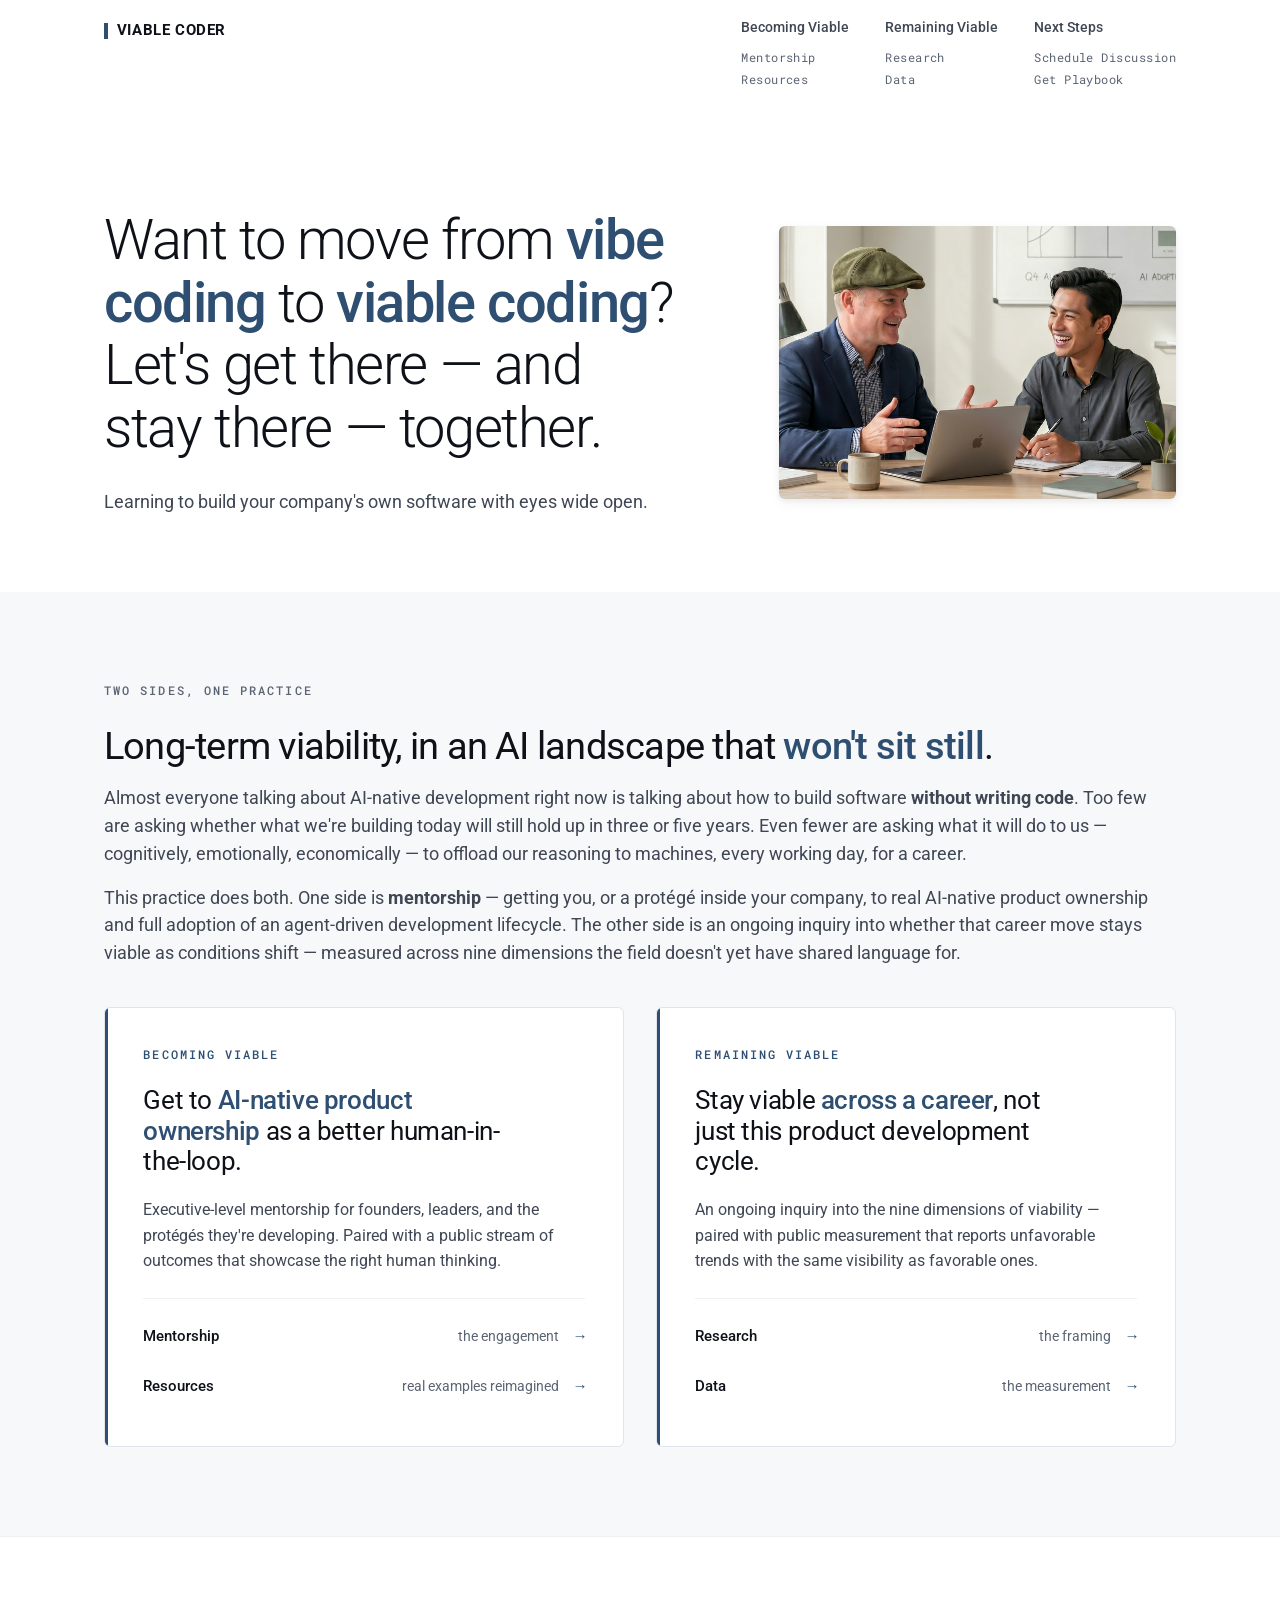
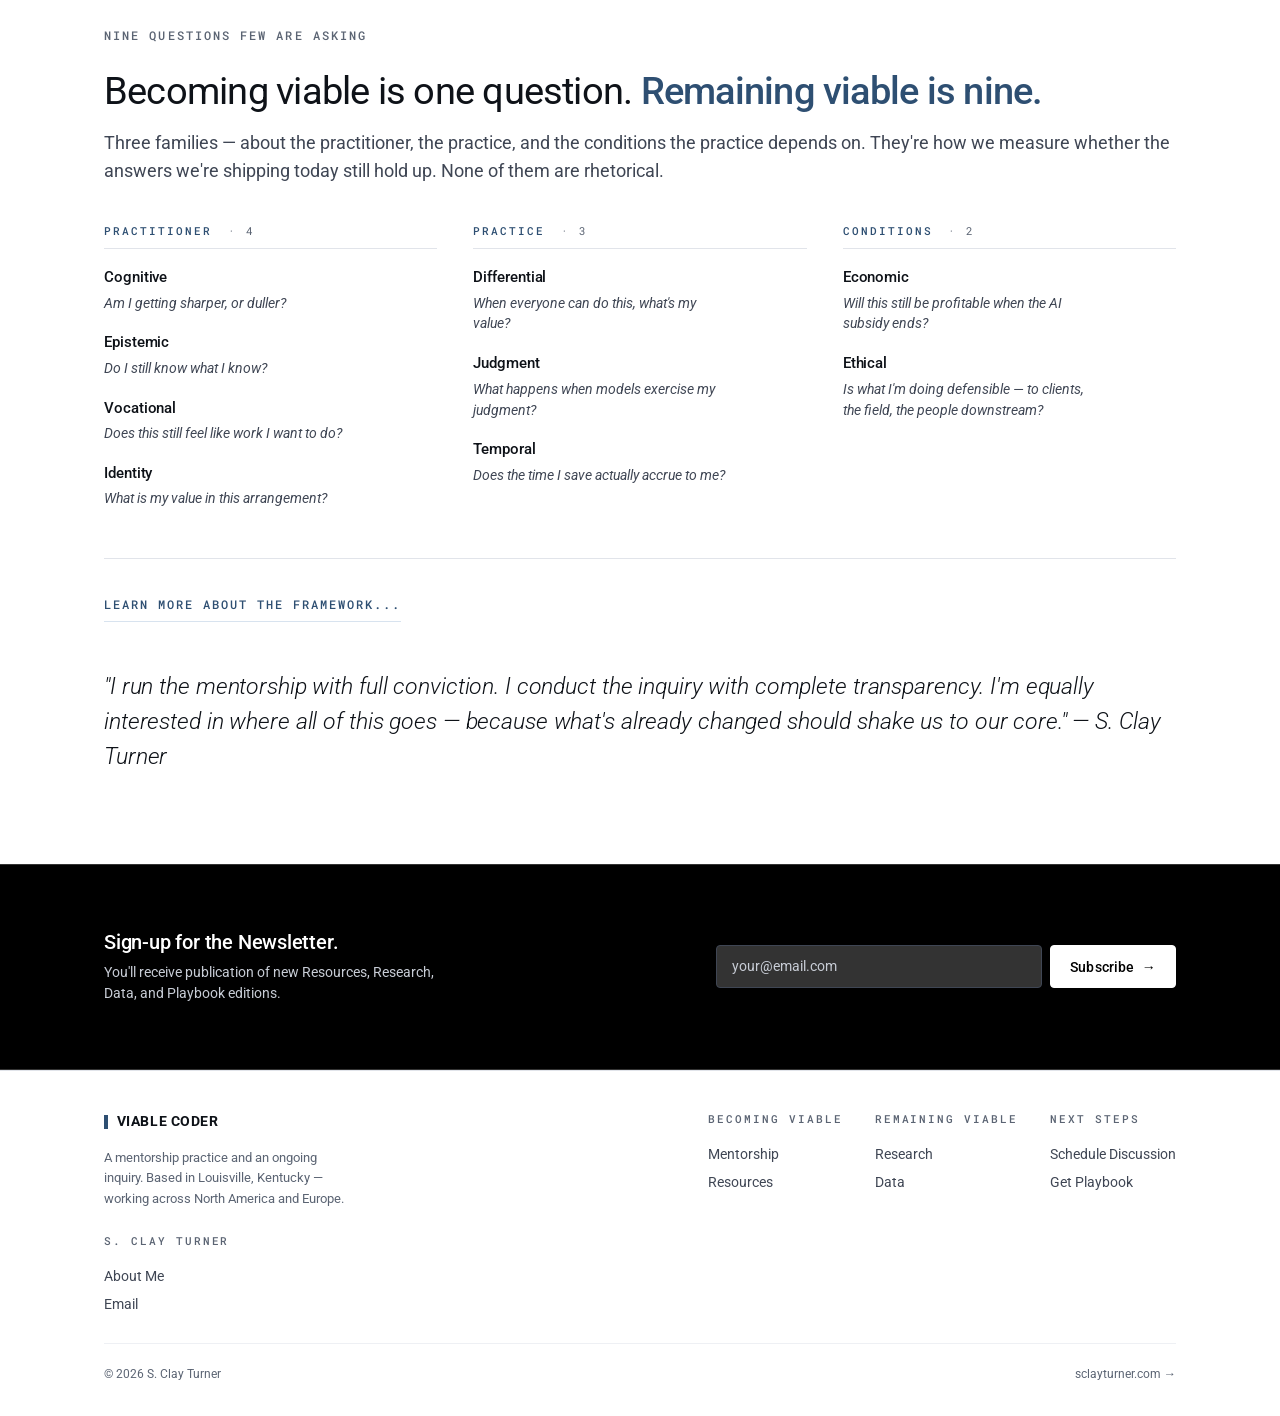
==== website/public/index.html @ d7c7f1f5 "Initial Commit" ====
<!DOCTYPE html>
<html lang="en">
<head>
<meta charset="UTF-8">
<meta name="viewport" content="width=device-width, initial-scale=1.0">
<title>Viable Coder — From vibe coding to viable coding.</title>
<meta name="description" content="Want to move from vibe coding to viable coding? A mentorship practice and an ongoing inquiry from S. Clay Turner. Let's define what viable means — together.">

<meta property="og:title" content="Viable Coder — From vibe coding to viable coding.">
<meta property="og:description" content="A mentorship practice and an ongoing inquiry from S. Clay Turner. Let's define what viable means — together.">
<meta property="og:type" content="website">
<meta property="og:image" content="assets/clay-mentorship.jpg">
<meta name="twitter:card" content="summary_large_image">
<meta name="twitter:image" content="assets/clay-mentorship.jpg">

<link rel="preconnect" href="https://fonts.googleapis.com">
<link rel="preconnect" href="https://fonts.gstatic.com" crossorigin>
<link href="https://fonts.googleapis.com/css2?family=Roboto:wght@300;400;500;700&family=Roboto+Mono:wght@400;500&display=swap" rel="stylesheet">
<link rel="stylesheet" href="main.css?v=20260601">
</head>
<body>

<!-- NAV -->
<nav class="top">
  <div class="wrap">
    <div class="nav-row">
      <a href="index.html" class="wordmark"><span class="bar"></span> VIABLE CODER</a>
      <button class="nav-toggle" type="button" aria-controls="nav-links" aria-expanded="false" aria-label="Open menu">
        <span class="nav-toggle-icon" aria-hidden="true"><span></span><span></span><span></span></span>
      </button>
      <div class="nav-links" id="nav-links">
        <div class="nav-col">
          <a href="becoming-viable.html" class="nav-top-link">Becoming Viable</a>
          <div class="nav-sub">
            <a href="mentorship.html">Mentorship</a>
            <a href="resources.html">Resources</a>
          </div>
        </div>
        <div class="nav-col">
          <a href="remaining-viable.html" class="nav-top-link">Remaining Viable</a>
          <div class="nav-sub">
            <a href="research.html">Research</a>
            <a href="data.html">Data</a>
          </div>
        </div>
        <div class="nav-col">
          <a href="next-steps.html" class="nav-top-link">Next Steps</a>
          <div class="nav-sub">
            <a href="https://calendly.com/sclayturner/advisory-session" target="_blank" rel="noopener">Schedule Discussion</a>
            <a href="playbook.html">Get Playbook</a>
          </div>
        </div>
      </div>
    </div>
  </div>
</nav>

<!-- HERO -->
<header class="q-hero">
  <div class="wrap">
    <div class="hero-grid">
      <div class="hero-text">
        <h1 class="question reveal delay-1">Want to move from <strong>vibe coding</strong> to <span class="accent">viable coding</span>? Let's get there — and stay there — together.</h1>
        <p class="sub reveal delay-2">Learning to build your company's own software with eyes wide open.</p>
      </div>
      <figure class="hero-media reveal delay-3">
        <img src="assets/clay-mentorship.jpg" alt="Clay mentoring a developer through an AI-native product roadmap" loading="eager">
      </figure>
    </div>
  </div>
</header>

<!-- § 01 — TWO SIDES, ONE PRACTICE -->
<section class="two-sides alt-bg">
  <div class="wrap">
    <div class="eyebrow reveal"><span class="num">01</span><span class="bar"></span> Two Sides, One Practice</div>
    <h2 class="section-title reveal">Long-term viability, in an AI landscape that <strong>won't sit still</strong>.</h2>
    <p class="lead reveal">Almost everyone talking about AI-native development right now is talking about how to build software <strong>without writing code</strong>. Too few are asking whether what we're building today will still hold up in three or five years. Even fewer are asking what it will do to us — cognitively, emotionally, economically — to offload our reasoning to machines, every working day, for a career.</p>
    <p class="lead reveal delay-1" style="margin-top: 1rem;">This practice does both. One side is <strong>mentorship</strong> — getting you, or a protégé inside your company, to real AI-native product ownership and full adoption of an agent-driven development lifecycle. The other side is an ongoing inquiry into whether that career move stays viable as conditions shift — measured across nine dimensions the field doesn't yet have shared language for.</p>

    <div class="faces-grid">
      <article class="face-card reveal">
        <span class="face-label">Becoming Viable</span>
        <h2>Get to <strong>AI-native product ownership</strong> as a better human-in-the-loop.</h2>
        <p>Executive-level mentorship for founders, leaders, and the protégés they're developing. Paired with a public stream of outcomes that showcase the right human thinking.</p>
        <div class="face-links">
          <a href="mentorship.html">
            <span>Mentorship</span>
            <span class="desc">the engagement</span>
            <span class="arrow">→</span>
          </a>
          <a href="resources.html">
            <span>Resources</span>
            <span class="desc">real examples reimagined</span>
            <span class="arrow">→</span>
          </a>
        </div>
      </article>

      <article class="face-card reveal delay-1">
        <span class="face-label">Remaining Viable</span>
        <h2>Stay viable <strong>across a career</strong>, not just this product development cycle.</h2>
        <p>An ongoing inquiry into the nine dimensions of viability — paired with public measurement that reports unfavorable trends with the same visibility as favorable ones.</p>
        <div class="face-links">
          <a href="research.html">
            <span>Research</span>
            <span class="desc">the framing</span>
            <span class="arrow">→</span>
          </a>
          <a href="data.html">
            <span>Data</span>
            <span class="desc">the measurement</span>
            <span class="arrow">→</span>
          </a>
        </div>
      </article>
    </div>
  </div>
</section>

<!-- § 02 — NINE QUESTIONS FEW ARE ASKING -->
<section class="dimensions-families-section">
  <div class="wrap">
    <div class="eyebrow reveal"><span class="num">02</span><span class="bar"></span> Nine Questions Few Are Asking</div>
    <h2 class="section-title reveal">Becoming viable is one question. <strong>Remaining viable is nine.</strong></h2>
    <p class="lead reveal">Three families — about the practitioner, the practice, and the conditions the practice depends on. They're how we measure whether the answers we're shipping today still hold up. None of them are rhetorical.</p>

    <div class="dimensions-families">
      <div class="dim-family reveal">
        <h4>Practitioner <span class="count">· 4</span></h4>
        <ul class="dim-list">
          <li>
            <span class="dim-name"><a href="remaining-viable.html#cognitive">Cognitive</a></span>
            <span class="dim-q">Am I getting sharper, or duller?</span>
          </li>
          <li>
            <span class="dim-name"><a href="remaining-viable.html#epistemic">Epistemic</a></span>
            <span class="dim-q">Do I still know what I know?</span>
          </li>
          <li>
            <span class="dim-name"><a href="remaining-viable.html#vocational">Vocational</a></span>
            <span class="dim-q">Does this still feel like work I want to do?</span>
          </li>
          <li>
            <span class="dim-name"><a href="remaining-viable.html#identity">Identity</a></span>
            <span class="dim-q">What is my value in this arrangement?</span>
          </li>
        </ul>
      </div>

      <div class="dim-family reveal delay-1">
        <h4>Practice <span class="count">· 3</span></h4>
        <ul class="dim-list">
          <li>
            <span class="dim-name"><a href="remaining-viable.html#differential">Differential</a></span>
            <span class="dim-q">When everyone can do this, what's my value?</span>
          </li>
          <li>
            <span class="dim-name"><a href="remaining-viable.html#judgment">Judgment</a></span>
            <span class="dim-q">What happens when models exercise my judgment?</span>
          </li>
          <li>
            <span class="dim-name"><a href="remaining-viable.html#temporal">Temporal</a></span>
            <span class="dim-q">Does the time I save actually accrue to me?</span>
          </li>
        </ul>
      </div>

      <div class="dim-family reveal delay-2">
        <h4>Conditions <span class="count">· 2</span></h4>
        <ul class="dim-list">
          <li>
            <span class="dim-name"><a href="remaining-viable.html#economic">Economic</a></span>
            <span class="dim-q">Will this still be profitable when the AI subsidy ends?</span>
          </li>
          <li>
            <span class="dim-name"><a href="remaining-viable.html#ethical">Ethical</a></span>
            <span class="dim-q">Is what I'm doing defensible — to clients, the field, the people downstream?</span>
          </li>
        </ul>
      </div>
    </div>

    <p class="explore-link reveal">
      <a href="remaining-viable.html">Learn more about the framework...</a>
    </p>

    <p class="practitioner-quote reveal">"I run the mentorship with full conviction. I conduct the inquiry with complete transparency. I'm equally interested in where all of this goes — because what's already changed should shake us to our core." — S. Clay Turner</p>
  </div>
</section>

<!-- NEWSLETTER -->
<section class="subscribe-band">
  <div class="wrap">
    <div class="sub-lede">
      <h3 class="reveal">Sign-up for the Newsletter.</h3>
      <p class="sub-note reveal">You'll receive publication of new Resources, Research, Data, and Playbook editions.</p>
    </div>
    <form class="subscribe-form reveal" action="https://buttondown.email/api/emails/embed-subscribe/viablecoder" method="post" target="popupwindow" onsubmit="window.open('https://buttondown.email/viablecoder', 'popupwindow')">
      <input type="email" name="email" placeholder="your@email.com" required>
      <button type="submit">Subscribe <span class="arrow">&rarr;</span></button>
    </form>
  </div>
</section>

<footer>
  <div class="wrap">
    <div>
      <a href="index.html" class="wordmark"><span class="bar"></span> VIABLE CODER</a>
      <p style="margin-top: 0.75rem; font-size: 0.8rem; color: var(--ink-3); max-width: 36ch;">A mentorship practice and an ongoing inquiry. Based in Louisville, Kentucky — working across North America and Europe.</p>
    </div>
    <div class="ft-col">
      <h5>Becoming Viable</h5>
      <a href="mentorship.html">Mentorship</a>
      <a href="resources.html">Resources</a>
    </div>
    <div class="ft-col">
      <h5>Remaining Viable</h5>
      <a href="research.html">Research</a>
      <a href="data.html">Data</a>
    </div>
    <div class="ft-col">
      <h5>Next Steps</h5>
      <a href="https://calendly.com/sclayturner/advisory-session" target="_blank" rel="noopener">Schedule Discussion</a>
      <a href="playbook.html">Get Playbook</a>
    </div>
    <div class="ft-col">
      <h5>S. Clay Turner</h5>
      <a href="about.html">About Me</a>
      <a href="mailto:clay@sclayturner.com">Email</a>
    </div>
    <div class="ft-bottom">
      <div>© <span id="year"></span> S. Clay Turner</div>
      <div><a href="https://sclayturner.com" target="_blank" rel="noopener">sclayturner.com →</a></div>
    </div>
  </div>
</footer>

<script src="main.js?v=20260529"></script>
</body>
</html>
---- website/public/main.css ----
:root {
  --white: #ffffff;
  --gray-50: #f7f8fa;
  --gray-100: #eef0f4;
  --gray-200: #e1e4ea;
  --gray-300: #c8cdd6;
  --gray-400: #8a93a3;
  --gray-500: #5b6473;
  --gray-600: #3f4654;
  --gray-700: #2a303a;
  --gray-800: #181c24;
  --gray-900: #0e1218;

  --steel: #2e4f72;
  --steel-mid: #4a7299;
  --steel-light: #d8e3ef;
  --steel-pale: #ecf2f8;

  --ink: var(--gray-900);
  --ink-2: var(--gray-600);
  --ink-3: var(--gray-500);
  --rule: var(--gray-200);
  --rule-soft: var(--gray-100);

  --font-sans: "Roboto", -apple-system, BlinkMacSystemFont, "Segoe UI", sans-serif;
  --font-mono: "Roboto Mono", ui-monospace, "SF Mono", Menlo, monospace;

  --max-w: 1200px;
  --content-w: 920px;
  --pad-x: clamp(1.5rem, 5vw, 4rem);

  --shadow-sm: 0 1px 2px rgba(15, 22, 32, 0.04), 0 1px 3px rgba(15, 22, 32, 0.06);
  --shadow-md: 0 4px 12px rgba(15, 22, 32, 0.06), 0 2px 4px rgba(15, 22, 32, 0.04);
}

* { box-sizing: border-box; margin: 0; padding: 0; }

html { scroll-behavior: smooth; -webkit-font-smoothing: antialiased; -moz-osx-font-smoothing: grayscale; }

body {
  background: var(--white);
  color: var(--ink);
  font-family: var(--font-sans);
  font-size: 1rem;
  line-height: 1.6;
  font-weight: 400;
  overflow-x: hidden;
}

a { color: inherit; text-decoration: none; }

::selection { background: var(--steel); color: var(--white); }

/* Layout */
.wrap { max-width: var(--max-w); margin: 0 auto; padding: 0 var(--pad-x); position: relative; }
.narrow { max-width: var(--content-w); margin: 0 auto; padding: 0 var(--pad-x); position: relative; }

/* NAV — two-tier */
nav.top {
  position: sticky;
  top: 0;
  z-index: 50;
  background: rgba(255, 255, 255, 0.94);
  backdrop-filter: saturate(140%) blur(8px);
  -webkit-backdrop-filter: saturate(140%) blur(8px);
  border-bottom: 1px solid transparent;
  transition: border-color 0.2s ease, box-shadow 0.2s ease;
}
nav.top.scrolled {
  border-bottom-color: var(--rule);
  box-shadow: 0 1px 0 rgba(15, 22, 32, 0.02);
}
nav.top .wrap {
  padding-top: 1rem;
  padding-bottom: 0.85rem;
}
.nav-row {
  display: flex;
  align-items: flex-start;
  justify-content: space-between;
  gap: 1.5rem;
}
.nav-row .wordmark {
  font-family: var(--font-sans);
  font-weight: 700;
  font-size: 0.95rem;
  letter-spacing: 0.04em;
  color: var(--ink);
  display: inline-flex;
  align-items: center;
  gap: 0.55rem;
  padding-top: 0.15rem;
}
.nav-row .wordmark .bar {
  display: inline-block;
  width: 4px; height: 16px;
  background: var(--steel);
}
.nav-links {
  display: flex;
  align-items: flex-start;
  gap: 2.25rem;
}
.nav-col {
  display: flex;
  flex-direction: column;
  align-items: flex-start;
  gap: 0.3rem;
}
.nav-col .nav-top-link {
  font-family: var(--font-sans);
  font-size: 0.875rem;
  font-weight: 500;
  color: var(--ink-2);
  transition: color 0.15s;
  padding-bottom: 2px;
  border-bottom: 1px solid transparent;
  white-space: nowrap;
}
.nav-col .nav-top-link:hover { color: var(--steel); }
.nav-col .nav-top-link.is-active {
  color: var(--ink);
  border-bottom-color: var(--steel);
}
.nav-sub {
  display: flex;
  flex-direction: column;
  gap: 0.15rem;
  padding-top: 0.15rem;
}
.nav-sub a {
  font-family: var(--font-mono);
  font-size: 0.72rem;
  letter-spacing: 0.04em;
  color: var(--ink-3);
  white-space: nowrap;
  transition: color 0.15s;
  padding-bottom: 1px;
  border-bottom: 1px solid transparent;
}
.nav-sub a:hover { color: var(--steel); }
.nav-sub a.is-active {
  color: var(--ink);
  border-bottom-color: var(--steel-light);
}
.nav-col.nav-cta { padding-top: 0; margin-left: 0.5rem; }

/* Mobile nav toggle — hidden on desktop, becomes the menu trigger on small screens */
.nav-toggle {
  display: none;
  align-items: center;
  justify-content: center;
  width: 40px;
  height: 40px;
  padding: 0;
  background: transparent;
  border: 1px solid var(--rule);
  border-radius: 4px;
  color: var(--ink);
  cursor: pointer;
  transition: border-color 0.15s, color 0.15s;
}
.nav-toggle:hover { border-color: var(--steel); color: var(--steel); }
.nav-toggle-icon {
  position: relative;
  display: inline-block;
  width: 18px;
  height: 14px;
}
.nav-toggle-icon span {
  position: absolute;
  left: 0;
  width: 100%;
  height: 2px;
  background: currentColor;
  border-radius: 1px;
  transition: transform 0.2s ease, opacity 0.15s ease, top 0.2s ease;
}
.nav-toggle-icon span:nth-child(1) { top: 0; }
.nav-toggle-icon span:nth-child(2) { top: 6px; }
.nav-toggle-icon span:nth-child(3) { top: 12px; }
.nav-toggle[aria-expanded="true"] .nav-toggle-icon span:nth-child(1) { top: 6px; transform: rotate(45deg); }
.nav-toggle[aria-expanded="true"] .nav-toggle-icon span:nth-child(2) { opacity: 0; }
.nav-toggle[aria-expanded="true"] .nav-toggle-icon span:nth-child(3) { top: 6px; transform: rotate(-45deg); }

/* Buttons */
.btn {
  display: inline-flex;
  align-items: center;
  gap: 0.55rem;
  padding: 0.8rem 1.4rem;
  font-family: var(--font-sans);
  font-size: 0.9rem;
  font-weight: 500;
  letter-spacing: 0.01em;
  border-radius: 4px;
  border: 1px solid transparent;
  cursor: pointer;
  transition: all 0.18s ease;
  white-space: nowrap;
}
.btn-primary {
  background: var(--steel);
  color: var(--white);
  box-shadow: var(--shadow-sm);
}
.btn-primary:hover {
  background: var(--gray-900);
  transform: translateY(-1px);
  box-shadow: var(--shadow-md);
}
.btn-primary .arrow { transition: transform 0.2s; }
.btn-primary:hover .arrow { transform: translateX(3px); }
.btn-ghost {
  background: var(--white);
  color: var(--ink);
  border-color: var(--rule);
}
.btn-ghost:hover { border-color: var(--steel); color: var(--steel); }
.btn-sm { padding: 0.55rem 1rem; font-size: 0.825rem; }

/* Sections */
section { padding: clamp(4rem, 7vw, 7rem) 0; position: relative; }
section + section { border-top: 1px solid var(--rule-soft); }
.alt-bg { background: var(--gray-50); }

/* Eyebrow */
.eyebrow {
  display: flex;
  align-items: center;
  gap: 0.85rem;
  font-family: var(--font-mono);
  font-size: 0.72rem;
  font-weight: 500;
  letter-spacing: 0.18em;
  text-transform: uppercase;
  color: var(--ink-3);
  margin-bottom: 1.5rem;
}
.eyebrow .num,
.eyebrow .bar { display: none; }

/* Type */
h1, h2, h3, h4 {
  font-family: var(--font-sans);
  color: var(--ink);
  line-height: 1.15;
  letter-spacing: -0.02em;
}
h1 {
  font-size: clamp(2.25rem, 5.2vw, 4.25rem);
  font-weight: 300;
  line-height: 1.05;
  letter-spacing: -0.025em;
}
h1 .accent { color: var(--steel); font-weight: 500; }

/* Universal: <strong> inside any heading uses the steel accent.
   Override on dark blocks below. */
h1 strong,
h2 strong,
h3 strong,
h4 strong,
h5 strong,
h6 strong {
  font-weight: 500;
  color: var(--steel);
}
h2.section-title {
  font-size: clamp(1.625rem, 3vw, 2.5rem);
  font-weight: 400;
  margin-bottom: 1rem;
  letter-spacing: -0.02em;
  width: 100%;
  max-width: none;
  text-wrap: wrap;
}
h2.section-title strong { font-weight: 500; }
h2.section-title .accent { color: var(--steel); font-weight: 500; }
h3 {
  font-size: 1.125rem;
  font-weight: 500;
  line-height: 1.3;
  letter-spacing: -0.01em;
}
p.lead {
  font-size: clamp(1.0625rem, 1.4vw, 1.2rem);
  line-height: 1.55;
  color: var(--ink-2);
  font-weight: 400;
}
p { color: var(--ink-2); }

/* Page header band (used on landers + working surfaces) */
.page-band {
  padding: clamp(3.5rem, 6vw, 5.5rem) 0 clamp(2.5rem, 4vw, 3.5rem);
  border-bottom: 1px solid var(--rule-soft);
}
.page-band .crumb {
  font-family: var(--font-mono);
  font-size: 0.72rem;
  letter-spacing: 0.18em;
  text-transform: uppercase;
  color: var(--ink-3);
  margin-bottom: 1rem;
}
.page-band .crumb .accent { color: var(--steel); font-weight: 700; }
.page-band .crumb a {
  color: inherit;
  text-decoration: none;
  border-bottom: 1px solid var(--steel-light);
  transition: color 0.2s, border-bottom-color 0.2s;
}
.page-band .crumb a:hover {
  color: var(--steel);
  border-bottom-color: var(--steel);
}
.page-band .crumb .crumb-back {
  display: inline-flex;
  align-items: center;
  vertical-align: middle;
  gap: 0.35em;
  margin-right: 1.5em;
  padding: 0.3em 0.75em 0.3em 0.55em;
  font-size: 0.78rem;
  color: var(--steel);
  background: var(--steel-pale);
  border: 1px solid var(--steel-light);
  border-bottom: 1px solid var(--steel-light);
  border-radius: 999px;
  transition: background 0.2s, color 0.2s, border-color 0.2s, transform 0.2s;
}
.page-band .crumb .crumb-back:hover {
  background: var(--steel);
  color: var(--white, #ffffff);
  border-color: var(--steel);
  border-bottom-color: var(--steel);
  transform: translateX(-3px);
}
.page-band .crumb .crumb-back .chevron {
  font-size: 1.5em;
  line-height: 0;
  position: relative;
  top: -1px;
  font-weight: 500;
}
.page-band h1 {
  font-size: clamp(2rem, 4.2vw, 3.5rem);
  margin-bottom: 1rem;
  width: 100%;
  max-width: none;
  text-wrap: wrap;
}
.page-band p.kicker {
  font-size: clamp(1.0625rem, 1.4vw, 1.2rem);
  color: var(--ink-2);
  line-height: 1.55;
}

/* HOME hero — the orienting question */
.q-hero {
  padding: clamp(4rem, 8vw, 7rem) 0 clamp(3.5rem, 6vw, 5.5rem);
}
.q-hero .hero-grid {
  display: grid;
  gap: 2.5rem;
  align-items: center;
}
@media (min-width: 900px) {
  .q-hero .hero-grid { grid-template-columns: 1.5fr 1fr; gap: 4rem; }
}
@media (min-width: 1100px) {
  .q-hero .hero-grid { gap: 5rem; }
}
.q-hero .hero-text { text-align: left; }
.q-hero .hero-media { position: relative; }
.q-hero .hero-media img {
  display: block;
  width: 100%;
  height: auto;
  aspect-ratio: 16 / 11;
  object-fit: cover;
  border-radius: 6px;
  box-shadow: var(--shadow-md);
}
.q-hero .hero-caption {
  padding: 1.25rem 0 0;
}
.q-hero .hero-caption .quote {
  font-size: 1rem;
  line-height: 1.55;
  color: var(--ink);
  font-weight: 400;
  font-style: italic;
}
.q-hero .hero-caption .attrib {
  display: block;
  margin-top: 1rem;
  padding-top: 1rem;
  border-top: 1px solid var(--rule);
}
.q-hero .hero-caption .attrib strong {
  display: block;
  color: var(--ink);
  font-weight: 500;
  font-size: 0.9rem;
  letter-spacing: -0.005em;
  margin-bottom: 0.2rem;
}
.q-hero .hero-caption .attrib .role {
  display: block;
  font-family: var(--font-mono);
  font-size: 0.68rem;
  letter-spacing: 0.16em;
  text-transform: uppercase;
  color: var(--ink-3);
}
.q-hero .ovr {
  font-family: var(--font-mono);
  font-size: 0.72rem;
  letter-spacing: 0.22em;
  text-transform: uppercase;
  color: var(--ink-3);
  margin-bottom: 1.75rem;
  display: flex;
  align-items: center;
  gap: 0.85rem;
}
.q-hero .ovr .bar { width: 28px; height: 1px; background: var(--steel); }
.q-hero .question {
  font-size: clamp(1.875rem, 4.4vw, 3.5rem);
  line-height: 1.12;
  font-weight: 300;
  letter-spacing: -0.025em;
  color: var(--ink);
  margin-bottom: 1.75rem;
  text-wrap: balance;
  max-width: 30ch;
}
.q-hero .question .accent { color: var(--steel); font-weight: 500; }
.q-hero .question strong { font-weight: 500; }
.q-hero .question em { font-style: italic; font-weight: 400; color: var(--ink); }
.q-hero .sub {
  font-size: clamp(1.0625rem, 1.4vw, 1.2rem);
  color: var(--ink-2);
  line-height: 1.55;
  max-width: 56ch;
}
.q-hero .sub .person { color: var(--ink); font-weight: 500; }

/* TWO FACES — equal weight */
.faces-grid {
  display: grid;
  gap: 1.5rem;
  margin-top: 2.5rem;
}
@media (min-width: 820px) {
  .faces-grid { grid-template-columns: 1fr 1fr; gap: 2rem; }
}

/* HOME §02 — Nine Dimensions section + closing italic quote */
.dimensions-families-section .dimensions-families { margin-top: 2.5rem; }

.explore-link {
  margin-top: 3rem;
  padding-top: 2rem;
  border-top: 1px solid var(--rule);
}
.explore-link a {
  display: inline-flex;
  align-items: center;
  gap: 0.55rem;
  font-family: var(--font-mono);
  font-size: 0.78rem;
  font-weight: 500;
  letter-spacing: 0.16em;
  text-transform: uppercase;
  color: var(--steel);
  border-bottom: 1px solid var(--steel-light);
  padding-bottom: 0.4rem;
  transition: color 0.18s, border-color 0.18s;
}
.explore-link a:hover {
  color: var(--gray-900);
  border-bottom-color: var(--steel);
}
.explore-link a .arrow { transition: transform 0.18s; }
.explore-link a:hover .arrow { transform: translateX(3px); }

.practitioner-quote {
  margin-top: 3rem;
  font-size: clamp(1.1875rem, 1.8vw, 1.5rem);
  font-style: italic;
  color: var(--ink);
  line-height: 1.5;
  font-weight: 300;
  letter-spacing: -0.005em;
}
.dimensions-families {
  display: grid;
  gap: 1.75rem;
}
@media (min-width: 760px) {
  .dimensions-families { grid-template-columns: repeat(3, 1fr); gap: 2.25rem; }
}
.dim-family h4 {
  font-family: var(--font-mono);
  font-size: 0.7rem;
  font-weight: 500;
  letter-spacing: 0.18em;
  text-transform: uppercase;
  color: var(--steel);
  margin-bottom: 1rem;
  padding-bottom: 0.65rem;
  border-bottom: 1px solid var(--rule);
}
.dim-family h4 .count {
  color: var(--ink-3);
  font-weight: 400;
  margin-left: 0.4rem;
}
.dim-list {
  list-style: none;
  display: flex;
  flex-direction: column;
  gap: 1rem;
}
.dim-list li {
  display: flex;
  flex-direction: column;
  gap: 0.25rem;
}
.dim-list .dim-name {
  font-family: var(--font-sans);
  font-size: 0.95rem;
  font-weight: 500;
  letter-spacing: -0.005em;
}
.dim-list .dim-name a {
  color: var(--ink);
  border-bottom: 1px solid transparent;
  transition: border-color 0.15s, color 0.15s;
  padding-bottom: 1px;
}
.dim-list .dim-name a:hover {
  color: var(--steel);
  border-bottom-color: var(--steel-light);
}
.dim-list .dim-q {
  font-style: italic;
  font-size: 0.9rem;
  color: var(--ink-2);
  line-height: 1.45;
  max-width: 32ch;
}
.face-card {
  border: 1px solid var(--rule);
  background: var(--white);
  border-radius: 6px;
  padding: clamp(1.75rem, 3vw, 2.5rem);
  display: flex;
  flex-direction: column;
  gap: 1.25rem;
  transition: border-color 0.2s, box-shadow 0.2s, transform 0.2s;
  position: relative;
  overflow: hidden;
}
.face-card::before {
  content: "";
  position: absolute;
  left: 0; top: 0; bottom: 0;
  width: 3px;
  background: var(--steel);
}
.face-card:hover {
  border-color: var(--steel-mid);
  box-shadow: var(--shadow-md);
  transform: translateY(-2px);
}
.face-card .face-label {
  font-family: var(--font-mono);
  font-size: 0.72rem;
  font-weight: 500;
  letter-spacing: 0.18em;
  text-transform: uppercase;
  color: var(--steel);
}
.face-card h2 {
  font-size: clamp(1.375rem, 2vw, 1.75rem);
  font-weight: 400;
  line-height: 1.2;
  letter-spacing: -0.015em;
  max-width: 24ch;
}
.face-card h2 strong { font-weight: 500; }
.face-card p { font-size: 1rem; color: var(--ink-2); max-width: 50ch; }
.face-card .face-links {
  display: flex;
  flex-direction: column;
  gap: 0.5rem;
  margin-top: 0.25rem;
  padding-top: 1rem;
  border-top: 1px solid var(--rule-soft);
}
.face-card .face-links a {
  display: flex;
  justify-content: space-between;
  align-items: baseline;
  gap: 1rem;
  padding: 0.5rem 0;
  font-family: var(--font-sans);
  font-size: 0.95rem;
  color: var(--ink);
  font-weight: 500;
  border-bottom: 1px solid transparent;
  transition: border-color 0.15s, color 0.15s;
}
.face-card .face-links a:hover {
  color: var(--steel);
  border-bottom-color: var(--steel-light);
}
.face-card .face-links a .desc {
  font-family: var(--font-sans);
  font-size: 0.85rem;
  color: var(--ink-3);
  font-weight: 400;
  flex: 1;
  text-align: right;
}
.face-card .face-links a .arrow {
  font-family: var(--font-mono);
  color: var(--steel);
  transition: transform 0.15s;
}
.face-card .face-links a:hover .arrow { transform: translateX(3px); }

/* PROOF strip on home (Stonewood) */
.proof-grid { display: grid; gap: 2rem; margin-top: 2rem; }
@media (min-width: 760px) {
  .proof-grid { grid-template-columns: 1.1fr 1fr; gap: 3rem; align-items: center; }
}
.home-proof .case {
  border-left: 3px solid var(--steel);
  padding: 0.4rem 0 0.4rem 1.5rem;
}
.home-proof .case .tag {
  font-family: var(--font-mono);
  font-size: 0.7rem;
  font-weight: 500;
  letter-spacing: 0.16em;
  text-transform: uppercase;
  color: var(--steel);
  margin-bottom: 0.6rem;
  display: block;
}
.home-proof .case h3 {
  font-size: clamp(1.125rem, 1.6vw, 1.375rem);
  font-weight: 500;
  margin-bottom: 0.6rem;
  letter-spacing: -0.015em;
}
.home-proof .case p { font-size: 0.95rem; color: var(--ink-2); }

/* CURRENT WORK strip — three living surfaces */
.current-strip .grid {
  display: grid;
  gap: 1rem;
  margin-top: 2rem;
}
@media (min-width: 760px) {
  .current-strip .grid { grid-template-columns: repeat(3, 1fr); gap: 1.25rem; }
}
.strip-card {
  background: var(--white);
  border: 1px solid var(--rule);
  border-radius: 6px;
  padding: 1.5rem;
  display: flex;
  flex-direction: column;
  gap: 0.85rem;
  transition: border-color 0.2s, box-shadow 0.2s, transform 0.2s;
}
.strip-card:hover {
  border-color: var(--steel-mid);
  box-shadow: var(--shadow-md);
  transform: translateY(-2px);
}
.strip-card .strip-tag {
  font-family: var(--font-mono);
  font-size: 0.68rem;
  font-weight: 500;
  letter-spacing: 0.18em;
  text-transform: uppercase;
  color: var(--steel);
}
.strip-card h4 {
  font-size: 1rem;
  font-weight: 500;
  line-height: 1.35;
  letter-spacing: -0.01em;
}
.strip-card .strip-meta {
  font-family: var(--font-mono);
  font-size: 0.7rem;
  color: var(--ink-3);
  margin-top: auto;
  padding-top: 0.5rem;
  border-top: 1px solid var(--rule-soft);
}

/* Quiet line — one next step */
.quiet-line {
  text-align: center;
  padding: clamp(3rem, 6vw, 5rem) 0;
  background: var(--gray-50);
  border-top: 1px solid var(--rule-soft);
}
.quiet-line p {
  font-size: clamp(1rem, 1.3vw, 1.15rem);
  color: var(--ink-2);
  font-style: italic;
}
.quiet-line p a {
  font-style: normal;
  color: var(--steel);
  font-weight: 500;
  border-bottom: 1px solid var(--steel-light);
  padding-bottom: 2px;
  transition: border-color 0.15s, color 0.15s;
}
.quiet-line p a:hover { color: var(--gray-900); border-bottom-color: var(--steel); }

/* EXPANDABLE CARDS — for audience and concern cards */
.expand-list {
  display: flex;
  flex-direction: column;
  gap: 0.75rem;
  margin-top: 1.5rem;
}
details.expand-card {
  border: 1px solid var(--rule);
  border-radius: 6px;
  background: var(--white);
  transition: border-color 0.18s, box-shadow 0.18s;
}
details.expand-card[open] {
  border-color: var(--steel-mid);
  box-shadow: var(--shadow-sm);
}
details.expand-card summary {
  padding: 1.2rem 3rem 1.2rem 1.5rem;
  cursor: pointer;
  list-style: none;
  position: relative;
  display: flex;
  flex-direction: column;
  gap: 0.35rem;
}
details.expand-card summary::-webkit-details-marker { display: none; }
details.expand-card summary::after {
  content: "+";
  position: absolute;
  right: 1.4rem;
  top: 50%;
  transform: translateY(-50%);
  font-family: var(--font-mono);
  font-size: 1.25rem;
  font-weight: 400;
  color: var(--steel);
  transition: transform 0.2s;
  line-height: 1;
}
details.expand-card[open] summary::after {
  content: "−";
  color: var(--steel);
}
details.expand-card summary .title {
  font-size: 1.0625rem;
  font-weight: 500;
  color: var(--ink);
  letter-spacing: -0.01em;
}
details.expand-card summary .title .code {
  font-family: var(--font-mono);
  font-size: 0.72rem;
  font-weight: 500;
  color: var(--steel);
  letter-spacing: 0.12em;
  margin-left: 0.5rem;
  padding: 1px 6px;
  border: 1px solid var(--steel-light);
  border-radius: 3px;
  background: var(--steel-pale);
  vertical-align: 2px;
}
details.expand-card summary .summary-line {
  font-size: 0.95rem;
  color: var(--ink-2);
}
.expand-body {
  padding: 0 1.5rem 1.5rem;
  border-top: 1px solid var(--rule-soft);
  padding-top: 1.25rem;
  margin-top: 0.25rem;
}
.expand-body .field-label {
  font-family: var(--font-mono);
  font-size: 0.68rem;
  font-weight: 500;
  letter-spacing: 0.18em;
  text-transform: uppercase;
  color: var(--ink-3);
  margin-top: 1rem;
  display: block;
}
.expand-body .field-label:first-child { margin-top: 0; }
.expand-body p {
  font-size: 0.95rem;
  color: var(--ink-2);
  margin-top: 0.4rem;
  line-height: 1.6;
}
.expand-body .fear {
  font-style: italic;
  color: var(--ink);
  border-left: 2px solid var(--steel-light);
  padding-left: 0.85rem;
  margin-top: 0.6rem;
  font-size: 0.95rem;
}
.expand-body .dim-tags {
  margin-top: 0.6rem;
  display: flex;
  flex-wrap: wrap;
  gap: 0.4rem;
}

/* Method legend on Remaining Viable §02 */
.legend {
  margin-top: 1.25rem;
  padding: 0.85rem 1.1rem;
  background: var(--gray-50);
  border: 1px solid var(--rule);
  border-radius: 4px;
  font-family: var(--font-mono);
  font-size: 0.78rem;
  line-height: 1.6;
  color: var(--ink-3);
  letter-spacing: 0.02em;
}
.legend strong {
  color: var(--steel);
  font-weight: 500;
  text-transform: uppercase;
  letter-spacing: 0.14em;
  font-size: 0.7rem;
  margin-right: 0.1rem;
}

/* Measurement list inside concern cards */
.measure-list {
  list-style: none;
  margin: 0.5rem 0 0;
  padding: 0;
  display: flex;
  flex-direction: column;
}
.measure-list li {
  display: flex;
  flex-wrap: wrap;
  gap: 0.4rem 1.25rem;
  align-items: baseline;
  justify-content: space-between;
  padding: 0.7rem 0;
  border-bottom: 1px solid var(--rule-soft);
}
.measure-list li:last-child { border-bottom: none; }
.measure-list .m-name {
  font-size: 0.92rem;
  color: var(--ink-2);
  line-height: 1.45;
  flex: 1 1 60%;
  min-width: 0;
}
.measure-list .m-meta {
  font-family: var(--font-mono);
  font-size: 0.66rem;
  font-weight: 500;
  letter-spacing: 0.14em;
  text-transform: uppercase;
  color: var(--steel);
  white-space: nowrap;
  flex-shrink: 0;
}
.measure-list .m-meta .sep { color: var(--gray-300); margin: 0 0.3rem; }
.measure-note {
  margin-top: 0.85rem;
  font-size: 0.85rem;
  font-style: italic;
  color: var(--ink-3);
  padding-left: 0.85rem;
  border-left: 2px solid var(--rule);
}
.dim-tag {
  display: inline-flex;
  align-items: center;
  font-family: var(--font-mono);
  font-size: 0.66rem;
  font-weight: 400;
  letter-spacing: 0.06em;
  padding: 0.15rem 0.5rem;
  border: 1px solid var(--rule);
  background: transparent;
  color: var(--ink-3);
  border-radius: 3px;
  transition: all 0.15s;
}
.dim-tag:hover {
  border-color: var(--steel);
  color: var(--steel);
  background: var(--steel-pale);
}

/* Per-card primary CTA: links to Resources filtered to this audience */
.card-cta-row {
  margin-top: 1.25rem;
  padding-top: 1.1rem;
  border-top: 1px solid var(--rule-soft);
}
.card-cta-row .btn .arrow { transition: transform 0.2s; }
.card-cta-row .btn:hover .arrow { transform: translateX(3px); }

/* Quieter version of .field-label for the de-emphasized dim-tags row */
.expand-body .field-label-secondary {
  display: block;
  margin-top: 1.1rem;
  margin-bottom: 0.35rem;
  font-family: var(--font-mono);
  font-size: 0.62rem;
  font-weight: 400;
  letter-spacing: 0.14em;
  text-transform: uppercase;
  color: var(--ink-3);
}

/* Family group label */
.family-group { margin-top: 2rem; }
.family-group:first-child { margin-top: 0; }
.family-group .family-label {
  font-family: var(--font-mono);
  font-size: 0.72rem;
  font-weight: 500;
  letter-spacing: 0.18em;
  text-transform: uppercase;
  color: var(--ink-3);
  margin-bottom: 0.85rem;
  display: flex;
  align-items: center;
  gap: 0.85rem;
}
.family-group .family-label .accent { color: var(--steel); }
.family-group .family-label .bar { width: 24px; height: 1px; background: var(--steel); }
.family-group .family-question {
  font-style: italic;
  font-size: clamp(1rem, 1.25vw, 1.125rem);
  color: var(--ink-2);
  margin-top: -0.25rem;
  margin-bottom: 1.25rem;
  line-height: 1.5;
}

/* Two entrances row */
.entrances-grid {
  display: grid;
  gap: 1.25rem;
  margin-top: 1.75rem;
}
@media (min-width: 760px) {
  .entrances-grid { grid-template-columns: 1fr 1fr; gap: 1.5rem; }
}
.entrance-card {
  border: 1px solid var(--rule);
  background: var(--white);
  border-radius: 6px;
  padding: 1.75rem;
  display: flex;
  flex-direction: column;
  gap: 0.85rem;
  transition: border-color 0.2s, box-shadow 0.2s, transform 0.2s;
}
.entrance-card:hover {
  border-color: var(--steel-mid);
  box-shadow: var(--shadow-md);
  transform: translateY(-2px);
}
.entrance-card .entrance-label {
  font-family: var(--font-mono);
  font-size: 0.7rem;
  font-weight: 500;
  letter-spacing: 0.18em;
  text-transform: uppercase;
  color: var(--steel);
}
.entrance-card h3 { font-size: 1.25rem; font-weight: 500; }
.entrance-card h3 a {
  display: inline-flex;
  align-items: center;
  gap: 0.4rem;
}
.entrance-card h3 a .arrow { color: var(--steel); transition: transform 0.15s; }
.entrance-card:hover h3 a .arrow { transform: translateX(3px); }
.entrance-card p { font-size: 0.95rem; }

/* Hero block on a working surface (Offer §1, etc.) */
.surface-hero {
  text-align: left;
  padding: clamp(3rem, 6vw, 5rem) 0;
}
.surface-hero h2 {
  font-size: clamp(1.875rem, 4vw, 3.25rem);
  font-weight: 300;
  line-height: 1.1;
  letter-spacing: -0.025em;
  width: 100%;
  max-width: none;
  text-wrap: wrap;
  margin-bottom: 1.25rem;
}
.surface-hero h2 strong { font-weight: 500; }
.surface-hero h2 .accent { color: var(--steel); font-weight: 500; }
.surface-hero p {
  font-size: clamp(1.0625rem, 1.4vw, 1.2rem);
  color: var(--ink-2);
  max-width: 56ch;
}

/* Engagement strip — six small cards */
.eng-grid {
  display: grid;
  gap: 1rem;
  margin-top: 2rem;
}
@media (min-width: 720px) {
  .eng-grid { grid-template-columns: repeat(2, 1fr); gap: 1.25rem; }
}
@media (min-width: 1020px) {
  .eng-grid { grid-template-columns: repeat(3, 1fr); }
}
.eng-card {
  background: var(--white);
  border: 1px solid var(--rule);
  border-radius: 6px;
  padding: 1.5rem;
  display: flex;
  flex-direction: column;
  gap: 0.55rem;
  position: relative;
  transition: border-color 0.2s, box-shadow 0.2s, transform 0.2s;
}
.eng-card::before {
  content: "";
  position: absolute;
  left: 0; top: 1.5rem; bottom: 1.5rem;
  width: 2px;
  background: var(--steel);
  border-radius: 1px;
}
.eng-card:hover {
  border-color: var(--steel-mid);
  box-shadow: var(--shadow-sm);
  transform: translateY(-1px);
}
.eng-card .eng-num {
  font-family: var(--font-mono);
  font-size: 0.7rem;
  font-weight: 500;
  letter-spacing: 0.18em;
  color: var(--steel);
}
.eng-card h4 {
  font-size: 1rem;
  font-weight: 500;
  letter-spacing: -0.01em;
}
.eng-card p { font-size: 0.9rem; line-height: 1.55; }

/* Offer page — engagement note (decoupling clarification) */
.engagement-note {
  margin-top: 2.5rem;
  padding: 1.75rem 2rem;
  background: var(--white);
  border: 1px solid var(--rule);
  border-left: 3px solid var(--steel);
  border-radius: 0 6px 6px 0;
}
.engagement-note h4 {
  font-size: 1.0625rem;
  font-weight: 500;
  color: var(--ink);
  margin-bottom: 0.75rem;
  letter-spacing: -0.01em;
}
.engagement-note p {
  font-size: 0.95rem;
  color: var(--ink-2);
  line-height: 1.6;
  margin: 0;
}
.engagement-note p strong { color: var(--ink); font-weight: 500; }
.engagement-note p a {
  color: var(--steel);
  border-bottom: 1px solid var(--steel-light);
  padding-bottom: 1px;
  transition: color 0.15s, border-color 0.15s;
}
.engagement-note p a:hover { color: var(--gray-900); border-bottom-color: var(--steel); }

/* Quote blocks */
blockquote {
  background: var(--white);
  border: 1px solid var(--rule);
  border-radius: 6px;
  padding: 1.75rem;
  font-size: 1rem;
  line-height: 1.55;
  color: var(--ink);
  font-weight: 400;
  position: relative;
}
blockquote::before {
  content: "\201C";
  position: absolute;
  top: 0.6rem;
  left: 1.4rem;
  font-family: Georgia, serif;
  font-size: 3rem;
  line-height: 1;
  color: var(--steel-light);
  pointer-events: none;
}
blockquote .quote-text { position: relative; z-index: 1; display: block; }
blockquote cite {
  display: block;
  margin-top: 1.25rem;
  padding-top: 1.25rem;
  border-top: 1px solid var(--rule-soft);
  font-style: normal;
  font-size: 0.85rem;
  color: var(--ink-3);
}
blockquote cite strong {
  color: var(--ink);
  font-weight: 500;
  display: block;
  margin-bottom: 0.1rem;
  font-size: 0.9rem;
}
.quote-row { display: grid; gap: 1.25rem; margin-top: 1.5rem; }
@media (min-width: 760px) { .quote-row { grid-template-columns: 1fr 1fr; gap: 1.5rem; } }

/* Stonewood case card on offer page */
.case-card {
  background: var(--white);
  border: 1px solid var(--rule);
  border-left: 3px solid var(--steel);
  border-radius: 0 6px 6px 0;
  padding: clamp(1.75rem, 3vw, 2.5rem);
  box-shadow: var(--shadow-sm);
}
.case-card .case-tag {
  display: inline-block;
  font-family: var(--font-mono);
  font-size: 0.7rem;
  font-weight: 500;
  letter-spacing: 0.16em;
  text-transform: uppercase;
  color: var(--steel);
  margin-bottom: 1rem;
}
.case-card h3 {
  font-size: clamp(1.25rem, 2vw, 1.5rem);
  font-weight: 500;
  margin-bottom: 0.85rem;
  line-height: 1.25;
  letter-spacing: -0.015em;
}
.case-card p { font-size: 1rem; }

/* Investment grid (offer page) */
.invest-grid {
  display: grid;
  gap: 1rem;
  margin-top: 2rem;
}
@media (min-width: 760px) { .invest-grid { grid-template-columns: repeat(3, 1fr); gap: 1.25rem; } }
.invest-item {
  background: var(--gray-900);
  color: var(--white);
  border-radius: 6px;
  padding: 1.75rem;
  position: relative;
  overflow: hidden;
}
.invest-item::before {
  content: "";
  position: absolute;
  left: 0; top: 1.5rem; bottom: 1.5rem;
  width: 2px;
  background: var(--steel-light);
}
.invest-item .invest-label {
  font-family: var(--font-mono);
  font-size: 0.7rem;
  font-weight: 500;
  letter-spacing: 0.18em;
  text-transform: uppercase;
  color: rgba(255, 255, 255, 0.55);
  margin-bottom: 0.85rem;
}
.invest-item .invest-value {
  font-family: var(--font-sans);
  font-size: clamp(1.375rem, 2.2vw, 1.75rem);
  font-weight: 400;
  line-height: 1.1;
  color: var(--white);
  letter-spacing: -0.02em;
  margin-bottom: 0.5rem;
}
.invest-item .invest-value strong { font-weight: 500; }
.invest-item .invest-note {
  font-size: 0.875rem;
  color: rgba(255, 255, 255, 0.65);
  line-height: 1.5;
}
@media (min-width: 760px) {
  .invest-grid.invest-grid-2 { grid-template-columns: repeat(2, 1fr); }
}
.invest-or {
  display: flex;
  align-items: center;
  gap: 1.75rem;
  margin: 2.75rem 0 1.5rem;
}
.invest-or-line {
  flex: 1;
  height: 1px;
  background: var(--rule);
}
.invest-or-text {
  font-family: var(--font-mono);
  font-size: clamp(1.05rem, 1.5vw, 1.35rem);
  font-weight: 500;
  letter-spacing: 0.22em;
  text-transform: uppercase;
  color: var(--ink-3);
}
a.invest-item-link {
  display: block;
  text-decoration: none;
  transition: transform 0.2s ease, box-shadow 0.2s ease;
}
a.invest-item-link:hover {
  transform: translateY(-2px);
  box-shadow: var(--shadow-md);
}
a.invest-item-link .arrow {
  display: inline-block;
  margin-left: 0.15rem;
  color: var(--steel-light);
  transition: transform 0.2s ease;
}
a.invest-item-link:hover .arrow { transform: translateX(3px); }

/* Person row (offer page) */
.person-row { display: grid; gap: 2rem; align-items: center; }
@media (min-width: 720px) {
  .person-row { grid-template-columns: 0.8fr 1.6fr; column-gap: 3rem; }
}
.person-portrait {
  border-radius: 6px;
  overflow: hidden;
  box-shadow: var(--shadow-md);
  background: var(--gray-100);
}
.person-portrait img {
  display: block; width: 100%; height: auto;
  aspect-ratio: 4 / 5; object-fit: cover;
}
.person-text h3 {
  font-size: clamp(1.25rem, 2vw, 1.5rem);
  font-weight: 500;
  margin-bottom: 0.85rem;
  letter-spacing: -0.01em;
}
.person-text p { margin-bottom: 1rem; font-size: 0.95rem; }
.person-text p:last-child { margin-bottom: 0; }
.person-text strong { color: var(--ink); font-weight: 500; }
.person-side { display: flex; flex-direction: column; gap: 1rem; align-items: flex-start; }
.person-row .profile-link {
  display: inline-flex;
  align-items: center;
  gap: 0.5rem;
  margin-top: 1.25rem;
  font-family: var(--font-mono);
  font-size: 0.7rem;
  font-weight: 500;
  letter-spacing: 0.16em;
  text-transform: uppercase;
  color: var(--steel);
  border-bottom: 1px solid var(--steel-light);
  padding-bottom: 0.35rem;
  transition: color 0.18s, border-color 0.18s;
}
.person-side .profile-link { margin-top: 0.25rem; }
.person-row .profile-link:hover { color: var(--gray-900); border-color: var(--steel); }
.person-row .profile-link .arrow { transition: transform 0.18s; }
.person-row .profile-link:hover .arrow { transform: translateX(3px); }

/* CTAs row */
.ctas { display: flex; flex-wrap: wrap; gap: 0.75rem; align-items: center; }
.ctas.center { justify-content: center; }

/* FILTER BAR — shared between Evidence and Field */
.filter-bar {
  border: 1px solid var(--rule);
  background: var(--gray-50);
  border-radius: 6px;
  padding: 1rem 1.25rem;
  margin-top: 1.5rem;
  display: flex;
  flex-wrap: wrap;
  gap: 0.5rem 0.75rem;
  align-items: center;
}
.filter-label {
  font-family: var(--font-mono);
  font-size: 0.7rem;
  font-weight: 500;
  letter-spacing: 0.18em;
  text-transform: uppercase;
  color: var(--ink-3);
  margin-right: 0.5rem;
}
.filter-group-label {
  font-family: var(--font-mono);
  font-size: 0.66rem;
  font-weight: 500;
  letter-spacing: 0.14em;
  text-transform: uppercase;
  color: var(--gray-400);
  margin: 0 0.5rem 0 0.25rem;
  width: 100%;
  padding-top: 0.5rem;
  border-top: 1px solid var(--rule-soft);
  padding-bottom: 0.25rem;
}
.filter-group-label:first-of-type { border-top: none; padding-top: 0; }
.filter-pill {
  display: inline-flex;
  align-items: center;
  gap: 0.4rem;
  font-family: var(--font-mono);
  font-size: 0.75rem;
  font-weight: 500;
  letter-spacing: 0.04em;
  padding: 0.35rem 0.75rem;
  border: 1px solid var(--rule);
  background: var(--white);
  color: var(--ink-2);
  border-radius: 3px;
  cursor: pointer;
  transition: all 0.15s;
}
.filter-pill:hover { border-color: var(--steel-mid); color: var(--steel); }
.filter-pill.active {
  background: var(--gray-900);
  color: var(--white);
  border-color: var(--gray-900);
}
.filter-pill .count {
  font-size: 0.68rem;
  color: var(--ink-3);
}
.filter-pill.active .count { color: rgba(255, 255, 255, 0.65); }

/* FEED — list of essays/evidence */
.feed { margin-top: 1.5rem; }
.feed-item {
  border-top: 1px solid var(--rule);
  padding: 1.75rem 0;
  display: grid;
  gap: 0.5rem;
}
.feed-item:last-child { border-bottom: 1px solid var(--rule); }
.feed-item .meta {
  font-family: var(--font-mono);
  font-size: 0.7rem;
  font-weight: 500;
  letter-spacing: 0.12em;
  color: var(--ink-3);
}
.feed-item .meta .accent { color: var(--steel); }
.feed-item h3 {
  font-size: clamp(1.125rem, 1.6vw, 1.3rem);
  font-weight: 500;
  letter-spacing: -0.01em;
}
.feed-item h3 a { color: var(--ink); transition: color 0.15s; }
.feed-item h3 a:hover { color: var(--steel); }
.feed-item .snippet {
  font-size: 0.95rem;
  color: var(--ink-2);
  line-height: 1.55;
}
.feed-item .tags {
  display: flex;
  flex-wrap: wrap;
  gap: 0.4rem;
  margin-top: 0.4rem;
}
.tag {
  display: inline-flex;
  align-items: center;
  font-family: var(--font-mono);
  font-size: 0.68rem;
  font-weight: 500;
  letter-spacing: 0.08em;
  padding: 0.2rem 0.5rem;
  border: 1px solid var(--rule);
  color: var(--ink-3);
  background: var(--white);
  border-radius: 3px;
}
.tag.audience,
.tag.concern { color: var(--steel); border-color: var(--steel-light); background: var(--steel-pale); }
a.tag {
  text-decoration: none;
  cursor: pointer;
  transition: border-color 0.15s, color 0.15s, background 0.15s;
}
a.tag:hover { border-color: var(--steel); background: var(--steel-light); }

/* "What these mean →" — taxonomy glossary link, sits in the filter bar */
.glossary-link {
  font-family: var(--font-mono);
  font-size: 0.7rem;
  font-weight: 500;
  letter-spacing: 0.12em;
  text-transform: uppercase;
  color: var(--steel);
  border-bottom: 1px solid var(--steel-light);
  padding-bottom: 1px;
  margin-left: auto;
  display: inline-flex;
  align-items: center;
  gap: 0.4rem;
  transition: color 0.15s, border-color 0.15s;
}
.glossary-link:hover { color: var(--gray-900); border-bottom-color: var(--steel); }
.glossary-link .arrow { transition: transform 0.18s; }
.glossary-link:hover .arrow { transform: translateX(3px); }
@media (max-width: 640px) {
  .glossary-link { margin-left: 0; width: 100%; padding-top: 0.5rem; border-top: 1px solid var(--rule-soft); border-bottom: none; padding-bottom: 0; }
}
.feed-more {
  margin-top: 1.5rem;
  text-align: center;
  font-family: var(--font-mono);
  font-size: 0.75rem;
  letter-spacing: 0.18em;
  text-transform: uppercase;
  color: var(--ink-3);
  padding: 1rem 0;
  border: 1px dashed var(--rule);
  border-radius: 6px;
  background: var(--gray-50);
}

/* Pre-commitment block (Field §3, Findings §2) */
.precommit {
  border: 2px solid var(--gray-900);
  background: var(--white);
  border-radius: 6px;
  padding: clamp(1.75rem, 3vw, 2.5rem);
  margin-top: 1.5rem;
  position: relative;
}
.precommit .precommit-label {
  position: absolute;
  top: -0.7rem;
  left: 1.5rem;
  background: var(--gray-900);
  color: var(--white);
  font-family: var(--font-mono);
  font-size: 0.7rem;
  font-weight: 500;
  letter-spacing: 0.18em;
  text-transform: uppercase;
  padding: 0.25rem 0.85rem;
  border-radius: 3px;
}
.precommit h3 {
  font-size: 1.25rem;
  font-weight: 500;
  margin-bottom: 0.85rem;
  letter-spacing: -0.01em;
}
.precommit p {
  font-size: 1rem;
  color: var(--ink-2);
  margin-bottom: 0.85rem;
}
.precommit p:last-child { margin-bottom: 0; }
.precommit .signed {
  font-family: var(--font-mono);
  font-size: 0.75rem;
  letter-spacing: 0.08em;
  color: var(--ink-3);
  padding-top: 1rem;
  margin-top: 1.25rem;
  border-top: 1px solid var(--rule);
}

/* Soft CTA line — used at end of pages with offer link */
.soft-line {
  margin-top: 2.5rem;
  padding-top: 2rem;
  border-top: 1px solid var(--rule-soft);
  font-size: 1.0625rem;
  color: var(--ink-2);
  font-style: italic;
}
.soft-line a {
  color: var(--steel);
  font-weight: 500;
  font-style: normal;
  border-bottom: 1px solid var(--steel-light);
  padding-bottom: 1px;
  transition: color 0.15s, border-color 0.15s;
}
.soft-line a:hover { color: var(--gray-900); border-bottom-color: var(--steel); }

/* CLOSE section */
.close { text-align: center; }
.close h2 {
  font-size: clamp(1.875rem, 4vw, 3.25rem);
  font-weight: 300;
  margin: 0 auto 1.25rem;
  width: 100%;
  max-width: none;
  line-height: 1.1;
  letter-spacing: -0.025em;
}
.close h2 strong { font-weight: 500; }
.close h2 .accent { color: var(--steel); font-weight: 500; }
.close p { max-width: 52ch; margin: 0 auto 2.25rem; font-size: 1.0625rem; }
.close .ctas { justify-content: center; }
.close .signature {
  margin-top: 3rem;
  font-family: var(--font-mono);
  font-size: 0.85rem;
  letter-spacing: 0.16em;
  color: var(--ink-3);
}

/* ABOUT — self-questions block (the honest reckoning) */
.self-questions {
  display: flex;
  flex-direction: column;
  gap: 1rem;
  margin-top: 2.25rem;
}
.self-question {
  border-left: 3px solid var(--steel);
  background: var(--white);
  padding: 1.5rem 1.75rem;
  border-radius: 0 6px 6px 0;
  font-size: clamp(1.0625rem, 1.6vw, 1.2rem);
  line-height: 1.5;
  color: var(--ink);
  font-weight: 400;
  letter-spacing: -0.005em;
  box-shadow: var(--shadow-sm);
  font-style: italic;
}
.self-question .q-num {
  display: inline-block;
  font-family: var(--font-mono);
  font-size: 0.68rem;
  font-weight: 500;
  letter-spacing: 0.18em;
  color: var(--steel);
  font-style: normal;
  text-transform: uppercase;
  margin-right: 0.5rem;
  vertical-align: 2px;
}
.self-question strong {
  font-weight: 600;
  color: var(--steel);
  font-style: normal;
}

/* ABOUT — page-band override for longer headline */
.about-header h1 {
  text-wrap: wrap;
}
.about-header h1 em {
  font-style: italic;
  font-weight: 300;
  color: var(--ink-2);
}

/* ABOUT — narrative paragraph emphasis */
.narrative p {
  font-size: 1.0625rem;
  line-height: 1.7;
  color: var(--ink-2);
  margin-bottom: 1.15rem;
}
.narrative p:last-of-type { margin-bottom: 0; }
.narrative p strong { color: var(--ink); font-weight: 500; }
.narrative p .pull {
  display: block;
  font-size: clamp(1.125rem, 1.5vw, 1.375rem);
  color: var(--ink);
  font-weight: 400;
  letter-spacing: -0.01em;
  line-height: 1.35;
  margin: 0.5rem 0;
}
.narrative p .pull strong { font-weight: 500; color: var(--steel); }

/* ABOUT — closing line of §03 */
.theme-line {
  margin-top: 2rem;
  padding-top: 1.5rem;
  border-top: 1px solid var(--rule);
  font-family: var(--font-mono);
  font-size: 0.78rem;
  font-weight: 500;
  letter-spacing: 0.16em;
  text-transform: uppercase;
  color: var(--steel);
}

/* About — two startups */
.startups-grid { display: grid; gap: 1.25rem; margin-top: 1.5rem; }
@media (min-width: 720px) { .startups-grid { grid-template-columns: 1fr 1fr; gap: 1.5rem; } }
.startup-card {
  border: 1px solid var(--rule);
  background: var(--white);
  border-radius: 6px;
  padding: 1.75rem;
}
.startup-card h4 {
  font-size: 1.125rem;
  font-weight: 500;
  letter-spacing: -0.01em;
  margin-bottom: 0.5rem;
}
.startup-card p { font-size: 0.95rem; }

/* FOOTER */
footer {
  border-top: 1px solid var(--rule);
  padding: 2.5rem 0 2rem;
  font-size: 0.85rem;
  color: var(--ink-3);
  background: var(--white);
}
footer .wrap {
  display: grid;
  gap: 1.5rem 2rem;
}
@media (min-width: 760px) {
  footer .wrap { grid-template-columns: 1fr auto auto auto; align-items: start; }
}
footer .wordmark {
  font-family: var(--font-sans);
  font-weight: 700;
  font-size: 0.85rem;
  letter-spacing: 0.04em;
  color: var(--ink);
  display: inline-flex;
  align-items: center;
  gap: 0.55rem;
}
footer .wordmark .bar {
  display: inline-block; width: 4px; height: 14px; background: var(--steel);
}
footer .ft-col h5 {
  font-family: var(--font-mono);
  font-size: 0.68rem;
  font-weight: 500;
  letter-spacing: 0.18em;
  text-transform: uppercase;
  color: var(--ink-3);
  margin-bottom: 0.75rem;
}
footer .ft-col a {
  display: block;
  padding: 0.2rem 0;
  color: var(--ink-2);
  transition: color 0.15s;
}
footer .ft-col a:hover { color: var(--steel); }
footer .ft-bottom {
  grid-column: 1 / -1;
  border-top: 1px solid var(--rule-soft);
  padding-top: 1.25rem;
  display: flex;
  flex-wrap: wrap;
  justify-content: space-between;
  gap: 1rem;
  font-size: 0.78rem;
  color: var(--ink-3);
}

/* Reveal */
.reveal {
  opacity: 0;
  transform: translateY(16px);
  transition: opacity 0.7s cubic-bezier(0.2, 0.7, 0.2, 1), transform 0.7s cubic-bezier(0.2, 0.7, 0.2, 1);
}
.reveal.in { opacity: 1; transform: translateY(0); }
.reveal.delay-1 { transition-delay: 0.08s; }
.reveal.delay-2 { transition-delay: 0.16s; }
.reveal.delay-3 { transition-delay: 0.24s; }
.reveal.delay-4 { transition-delay: 0.32s; }

@media (prefers-reduced-motion: reduce) {
  .reveal { opacity: 1; transform: none; transition: none; }
  html { scroll-behavior: auto; }
}

/* Mobile — collapse top nav into a hamburger drawer */
@media (max-width: 760px) {
  .nav-row { align-items: center; flex-wrap: wrap; }
  .nav-toggle { display: inline-flex; }
  .nav-links {
    display: none;
    flex-direction: column;
    align-items: stretch;
    gap: 1.25rem;
    width: 100%;
    margin-top: 0.85rem;
    padding: 1.25rem 0 0.5rem;
    border-top: 1px solid var(--rule);
  }
  .nav-links.is-open { display: flex; }
  .nav-col { width: 100%; align-items: flex-start; gap: 0.4rem; }
  .nav-col .nav-top-link { font-size: 1rem; display: inline-block; }
  .nav-col .nav-sub {
    display: flex;
    flex-direction: column;
    gap: 0.4rem;
    padding-left: 0.85rem;
    padding-top: 0.2rem;
  }
  .nav-col .nav-sub a { font-size: 0.78rem; }
  .nav-col.nav-cta { margin-left: 0; padding-top: 0.5rem; }
}

.quote-caption {
  display: block;
  font-family: var(--font-mono);
  font-size: 0.72rem;
  letter-spacing: 0.08em;
  text-transform: uppercase;
  color: var(--ink-3);
  margin-bottom: 0.75rem;
}

/* Three entrances on Becoming Viable */
@media (min-width: 980px) {
  .entrances-grid.three { grid-template-columns: 1fr 1fr 1fr; }
}

/* NEWSLETTER BAND — standalone subscribe section above the footer */
.subscribe-band {
  background: #000000;
  border-top: 1px solid #333333;
  border-bottom: 1px solid #333333;
  padding: clamp(2.5rem, 5vw, 4rem) 0;
}
.subscribe-band .wrap {
  display: flex;
  flex-direction: column;
  align-items: flex-start;
  gap: 1.1rem;
}
.subscribe-band .sub-lede {
  max-width: 38ch;
}
.subscribe-band h3 {
  font-size: clamp(1.15rem, 1.6vw, 1.4rem);
  font-weight: 500;
  letter-spacing: -0.01em;
  color: var(--white);
  line-height: 1.3;
}
.subscribe-band h3 strong {
  color: var(--white);
  font-weight: 500;
}
.subscribe-band .sub-note {
  font-size: 0.85rem;
  color: var(--gray-300);
  margin-top: 0.4rem;
}
.subscribe-form {
  display: flex;
  gap: 0.5rem;
  width: 100%;
  max-width: 460px;
  flex-wrap: wrap;
}
.subscribe-form input[type="email"] {
  flex: 1 1 240px;
  min-width: 0;
  padding: 0.75rem 0.95rem;
  font-family: var(--font-sans);
  font-size: 0.9rem;
  color: var(--white);
  background: #333333;
  border: 1px solid var(--gray-600);
  border-radius: 4px;
  transition: border-color 0.15s, box-shadow 0.15s;
}
.subscribe-form input[type="email"]:focus {
  outline: none;
  border-color: var(--white);
  box-shadow: 0 0 0 3px rgba(255, 255, 255, 0.14);
}
.subscribe-form input[type="email"]::placeholder { color: var(--gray-300); }
.subscribe-form button {
  padding: 0.75rem 1.2rem;
  font-family: var(--font-sans);
  font-size: 0.875rem;
  font-weight: 500;
  letter-spacing: 0.01em;
  color: #000000;
  background: var(--white);
  border: 1px solid var(--white);
  border-radius: 4px;
  cursor: pointer;
  display: inline-flex;
  align-items: center;
  gap: 0.45rem;
  transition: background 0.15s, border-color 0.15s, transform 0.15s;
}
.subscribe-form button:hover {
  color: var(--white);
  background: #333333;
  border-color: var(--gray-300);
}
.subscribe-form button .arrow { transition: transform 0.15s; }
.subscribe-form button:hover .arrow { transform: translateX(2px); }
@media (min-width: 760px) {
  .subscribe-band .wrap {
    flex-direction: row;
    align-items: center;
    justify-content: space-between;
    gap: 2.5rem;
  }
}

/* PLAYBOOK PAGE — edition card, TOC, pricing */
.edition-banner {
  display: inline-flex;
  align-items: center;
  gap: 0.55rem;
  padding: 0.4rem 0.8rem;
  font-family: var(--font-mono);
  font-size: 0.7rem;
  font-weight: 500;
  letter-spacing: 0.14em;
  text-transform: uppercase;
  color: var(--steel);
  background: var(--steel-pale);
  border: 1px solid var(--steel-light);
  border-radius: 3px;
  margin-bottom: 1.25rem;
}
.edition-banner .dot {
  width: 6px;
  height: 6px;
  border-radius: 50%;
  background: var(--steel);
  animation: pulse 2s ease-in-out infinite;
}
@keyframes pulse {
  0%, 100% { opacity: 1; }
  50% { opacity: 0.35; }
}

.toc-grid {
  display: grid;
  gap: 0.75rem;
  margin-top: 1.5rem;
  counter-reset: toc;
}
@media (min-width: 760px) {
  .toc-grid { grid-template-columns: 1fr 1fr; gap: 1rem 1.5rem; }
}
.toc-item {
  display: flex;
  gap: 1rem;
  padding: 1rem 1.1rem;
  background: var(--white);
  border: 1px solid var(--rule);
  border-radius: 6px;
  counter-increment: toc;
  align-items: flex-start;
}
.toc-item::before {
  content: counter(toc, decimal-leading-zero);
  font-family: var(--font-mono);
  font-size: 0.75rem;
  font-weight: 500;
  color: var(--steel);
  letter-spacing: 0.05em;
  padding-top: 0.15rem;
  flex-shrink: 0;
}
.toc-item .toc-body {
  display: flex;
  flex-direction: column;
  gap: 0.25rem;
}
.toc-item h4 {
  font-size: 0.98rem;
  font-weight: 500;
  color: var(--ink);
  letter-spacing: -0.005em;
}
.toc-item p {
  font-size: 0.85rem;
  color: var(--ink-2);
  line-height: 1.5;
}

.pricing-card {
  background: var(--white);
  border: 1px solid var(--rule);
  border-radius: 8px;
  padding: clamp(1.75rem, 3vw, 2.5rem);
  margin-top: 2rem;
  display: grid;
  gap: 1.5rem;
}
@media (min-width: 760px) {
  .pricing-card { grid-template-columns: 1fr 1fr; align-items: center; gap: 2.5rem; }
}
.pricing-card .price-block {
  display: flex;
  flex-direction: column;
  gap: 0.5rem;
}
.pricing-card .price-label {
  font-family: var(--font-mono);
  font-size: 0.7rem;
  font-weight: 500;
  letter-spacing: 0.18em;
  text-transform: uppercase;
  color: var(--steel);
}
.pricing-card .price-amount {
  font-size: clamp(2rem, 3.5vw, 2.75rem);
  font-weight: 500;
  letter-spacing: -0.02em;
  color: var(--ink);
  line-height: 1;
}
.pricing-card .price-amount sup {
  font-size: 0.5em;
  font-weight: 400;
  color: var(--ink-3);
  vertical-align: 0.6em;
  margin-left: 0.15rem;
}
.pricing-card .price-detail {
  font-size: 0.92rem;
  color: var(--ink-2);
  line-height: 1.55;
}
.pricing-card .price-action {
  display: flex;
  flex-direction: column;
  gap: 0.75rem;
}
.pricing-card .price-action .btn { justify-content: center; }
.pricing-card .price-action .micro {
  font-size: 0.8rem;
  color: var(--ink-3);
  font-style: italic;
}

.editions-list {
  display: grid;
  gap: 0.85rem;
  margin-top: 1.5rem;
}
.edition-row {
  display: grid;
  gap: 0.25rem 1.25rem;
  padding: 1rem 1.2rem;
  background: var(--white);
  border: 1px solid var(--rule);
  border-radius: 6px;
  border-left: 3px solid var(--rule);
}
.edition-row.current { border-left-color: var(--steel); }
@media (min-width: 640px) {
  .edition-row { grid-template-columns: 130px 1fr auto; align-items: center; }
}
.edition-row .edition-label {
  font-family: var(--font-mono);
  font-size: 0.78rem;
  font-weight: 500;
  letter-spacing: 0.1em;
  color: var(--ink);
}
.edition-row .edition-title {
  font-size: 0.95rem;
  color: var(--ink);
  font-weight: 500;
}
.edition-row .edition-status {
  font-family: var(--font-mono);
  font-size: 0.7rem;
  letter-spacing: 0.1em;
  text-transform: uppercase;
  color: var(--ink-3);
}
.edition-row.current .edition-status { color: var(--steel); }

/* RESOURCES — page-band method tiles (2x2 timeline) */
.page-band .method-tiles {
  list-style: none;
  margin: 2.25rem 0 0;
  padding: 0;
  display: grid;
  gap: 2rem 3rem;
}
@media (min-width: 760px) {
  .page-band .method-tiles { grid-template-columns: 1fr 1fr; }
}
.page-band .method-tiles .tile {
  position: relative;
  padding-left: 3rem;
  padding-bottom: 1.75rem;
}
.page-band .method-tiles .tile::before {
  content: "";
  position: absolute;
  left: 11px;
  top: 26px;
  bottom: -0.25rem;
  width: 2px;
  background: linear-gradient(180deg, var(--steel) 0%, var(--steel-light) 100%);
}
@media (min-width: 760px) {
  .page-band .method-tiles .tile:nth-last-child(-n+2) { padding-bottom: 0; }
  .page-band .method-tiles .tile:nth-last-child(-n+2)::before { display: none; }
}
.page-band .method-tiles .tile:last-child { padding-bottom: 0; }
.page-band .method-tiles .tile:last-child::before { display: none; }
.page-band .method-tiles .tile .dot {
  position: absolute;
  left: 0;
  top: 0.15rem;
  width: 24px;
  height: 24px;
  border-radius: 50%;
  background: var(--white, #fff);
  border: 2px solid var(--steel);
  display: flex;
  align-items: center;
  justify-content: center;
  font-family: var(--font-mono);
  font-size: 0.65rem;
  font-weight: 500;
  color: var(--steel);
  z-index: 1;
}
.page-band .method-tiles .tile .phase {
  display: block;
  font-family: var(--font-mono);
  font-size: 0.68rem;
  font-weight: 500;
  letter-spacing: 0.18em;
  text-transform: uppercase;
  color: var(--ink-3);
  margin-bottom: 0.35rem;
}
.page-band .method-tiles .tile h3 {
  font-size: 1.0625rem;
  font-weight: 500;
  letter-spacing: -0.01em;
  color: var(--ink);
  margin-bottom: 0.4rem;
}
.page-band .method-tiles .tile p {
  font-size: 0.95rem;
  line-height: 1.55;
  color: var(--ink-2);
  margin: 0;
  max-width: 44ch;
}
.page-band .method-tiles .tile p a {
  color: var(--steel);
  border-bottom: 1px solid var(--steel-light);
}
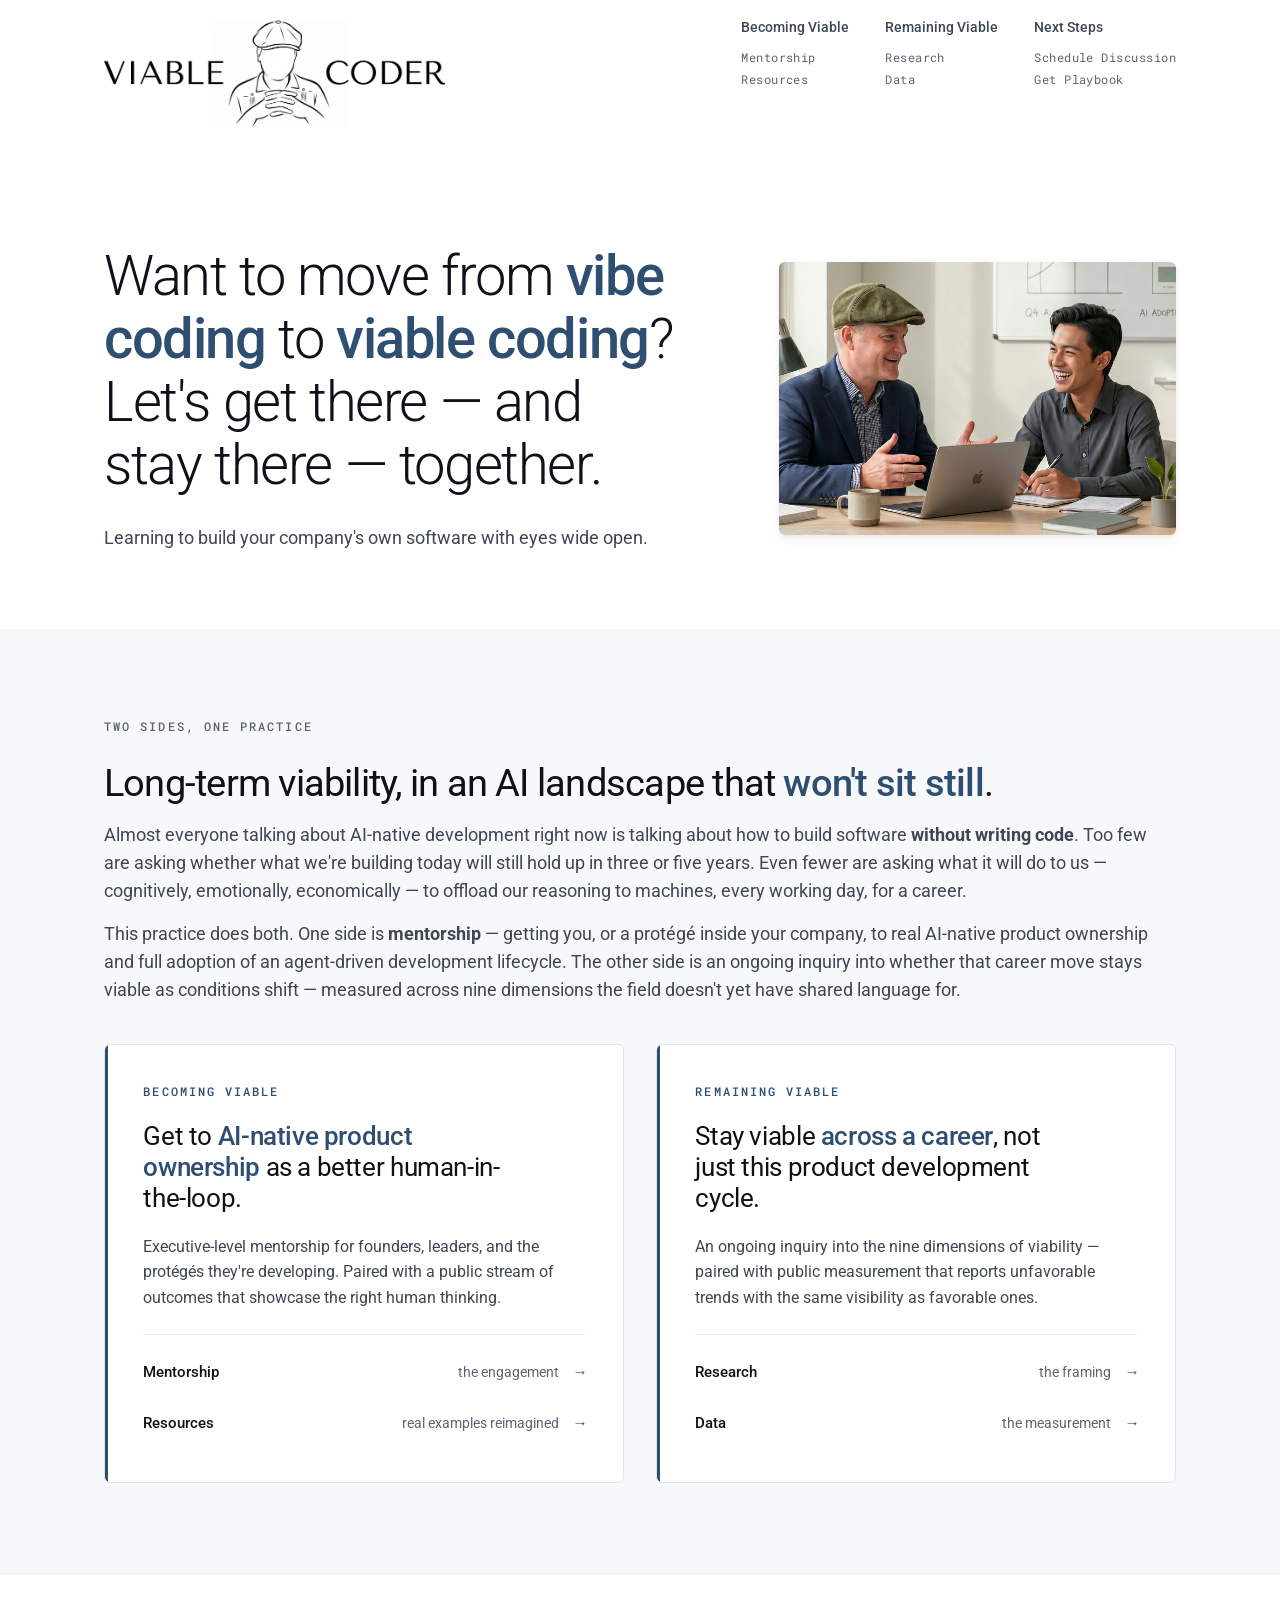
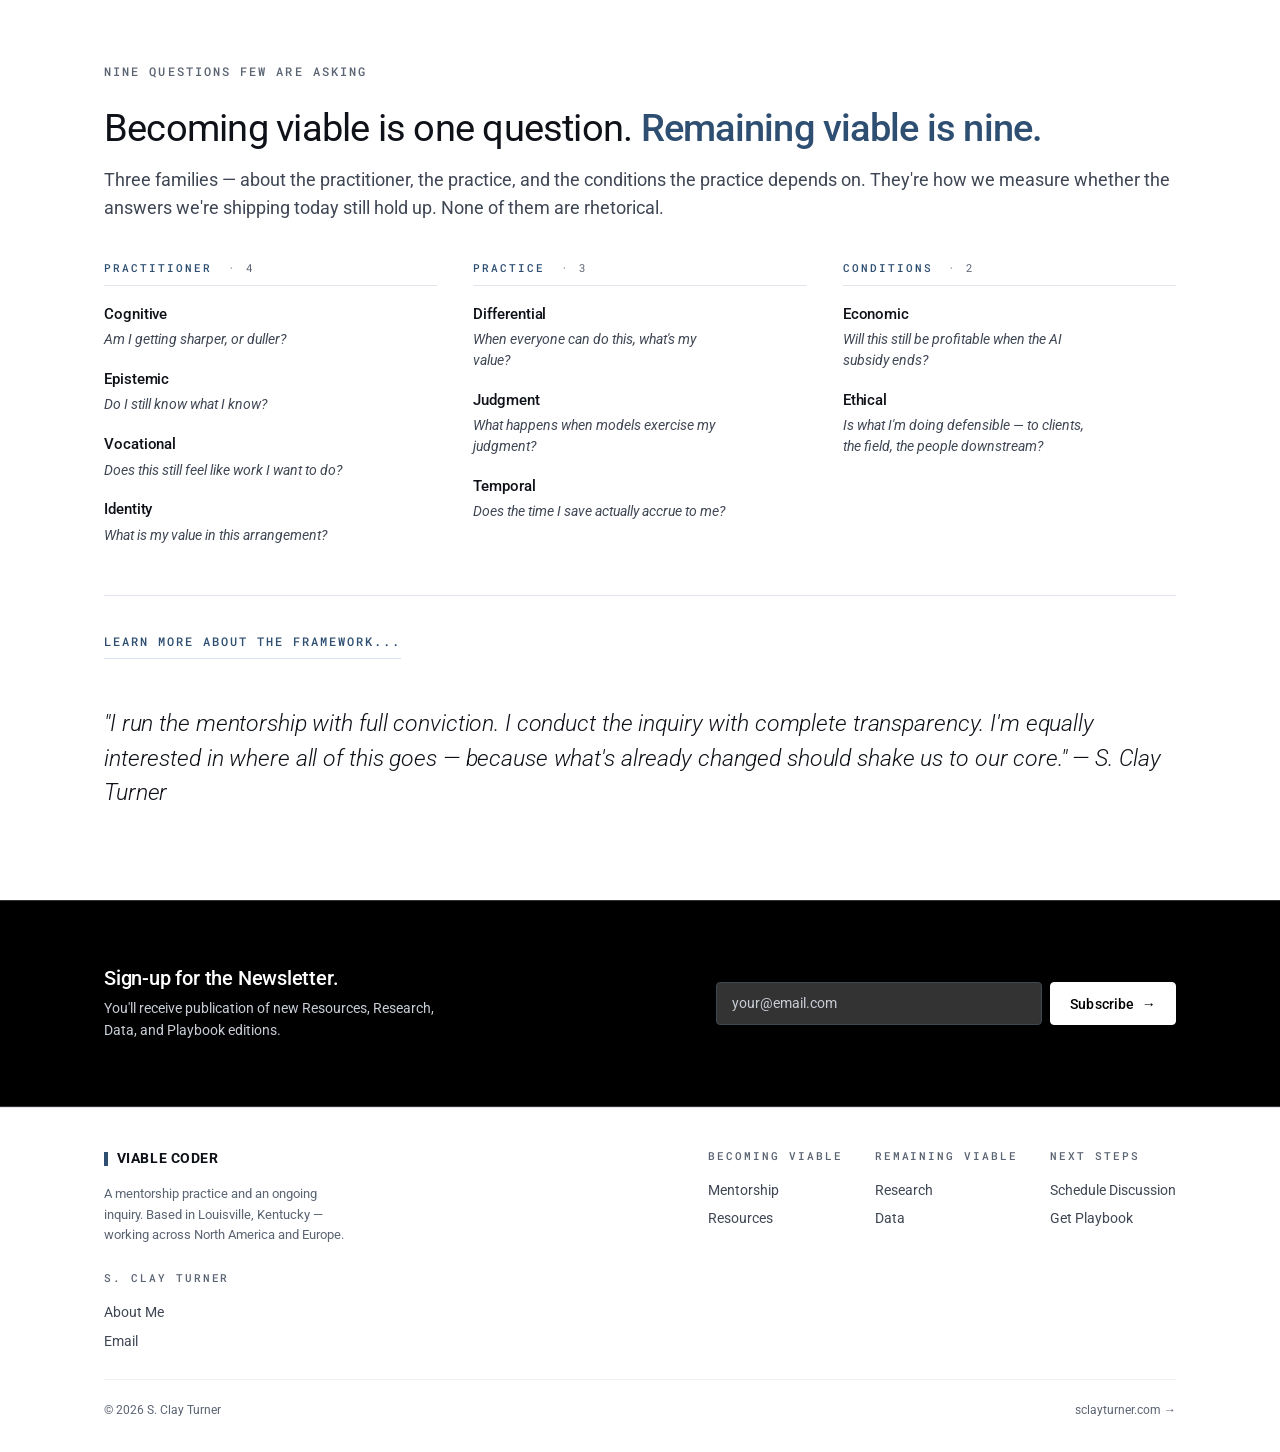
==== commit e9705785: "Website Logo" ====
--- a/website/public/index.html
+++ b/website/public/index.html
@@ -24,7 +24,9 @@
 <nav class="top">
   <div class="wrap">
     <div class="nav-row">
-      <a href="index.html" class="wordmark"><span class="bar"></span> VIABLE CODER</a>
+      <a href="index.html" class="wordmark" aria-label="Viable Coder — home">
+        <img src="assets/viable-coder.png" alt="Viable Coder">
+      </a>
       <button class="nav-toggle" type="button" aria-controls="nav-links" aria-expanded="false" aria-label="Open menu">
         <span class="nav-toggle-icon" aria-hidden="true"><span></span><span></span><span></span></span>
       </button>
--- a/website/public/main.css
+++ b/website/public/main.css
@@ -67,8 +67,8 @@
   transition: border-color 0.2s ease, box-shadow 0.2s ease;
 }
 nav.top.scrolled {
-  border-bottom-color: var(--rule);
-  box-shadow: 0 1px 0 rgba(15, 22, 32, 0.02);
+  border-bottom-color: transparent;
+  box-shadow: none;
 }
 nav.top .wrap {
   padding-top: 1rem;
@@ -86,15 +86,25 @@
   font-size: 0.95rem;
   letter-spacing: 0.04em;
   color: var(--ink);
-  display: inline-flex;
+  display: flex;
   align-items: center;
   gap: 0.55rem;
   padding-top: 0.15rem;
+  flex: 1 1 auto;
+  min-width: 0;
 }
 .nav-row .wordmark .bar {
   display: inline-block;
   width: 4px; height: 16px;
   background: var(--steel);
+}
+.nav-row .wordmark img {
+  display: block;
+  width: 100%;
+  height: auto;
+  max-height: 110px;
+  object-fit: contain;
+  object-position: left center;
 }
 .nav-links {
   display: flex;
